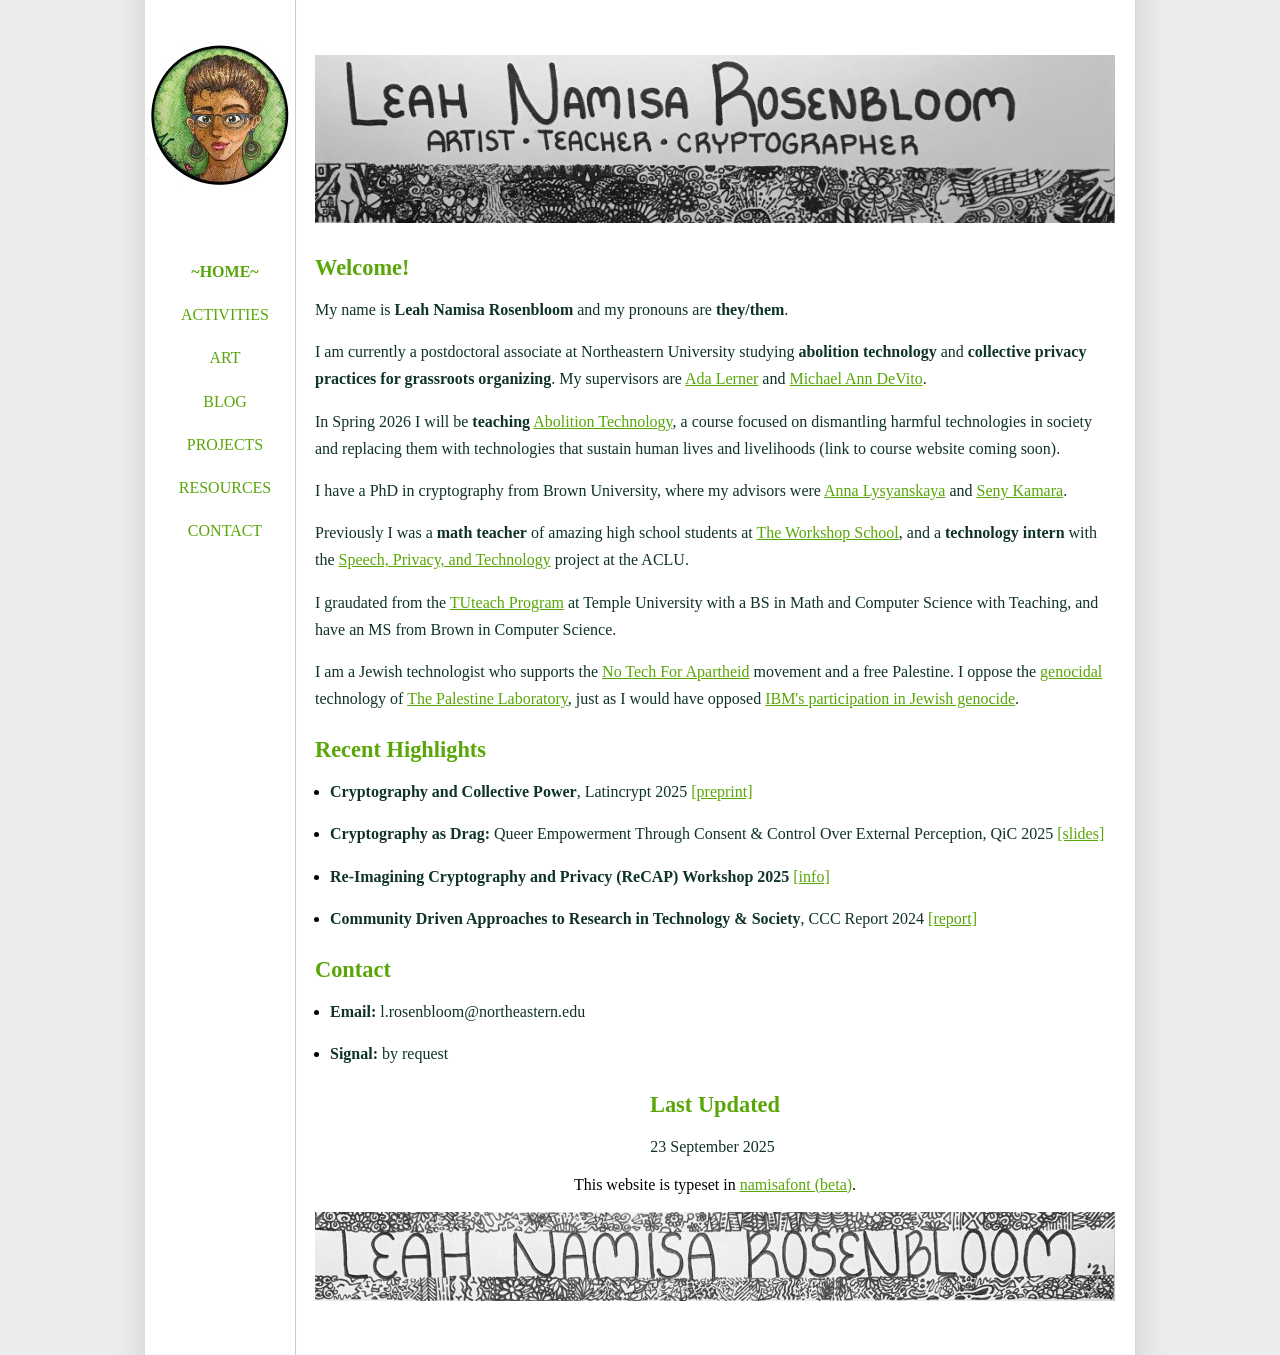
==== index.html @ 96653c98 "first" ====
<!DOCTYPE html PUBLIC "-//W3C//DTD XHTML 1.0 Strict//EN" "http://www.w3.org/TR/xhtml1/DTD/xhtml1-strict.dtd">
<html xmlns="http://www.w3.org/1999/xhtml" xml:lang="en" lang="en">
<head>
<title>Home</title>
<meta http-equiv="Content-Type" content="text/html; charset=utf-8" />
<link rel="stylesheet" type="text/css" href="styles/style.css" media="screen" title="style (screen)" />
</head>
<body>
<div id="wrap"> <img class="topleft" src="images/namisalogo.jpeg" alt=""/>
  <div class="head"><img class="center" src="images/headerpicresize.jpeg" alt=""/></div>
   <div id="nav">
    <div class="menu">
      <ul class="null">
        <li><a href="index.html"><b>~HOME~</b></a></li>
        <li><a href="activities.html">ACTIVITIES</a></li>
        <li><a href="art.html">ART</a></li>
        <li><a href="blog.html">BLOG</a></li>
        <li><a href="projects.html">PROJECTS</a></li>
        <li><a href="resources.html">RESOURCES</a></li>
        <li><a href="contact.html">CONTACT</a><li>
      </ul>
    </div>
  </div>
  <div id="main">
    <h1>Welcome!</h1>
    <p class="main"> My name is <b>Leah Namisa Rosenbloom</b> and my pronouns are <b>they/them</b>.</p>

    <p class="main"> I am currently a postdoctoral associate at 
Northeastern 
University studying <b>abolition technology</b> and <b>collective privacy practices 
for grassroots organizing</b>. My supervisors are <a href="">Ada Lerner</a> and <a 
href="">Michael Ann DeVito</a>.</p> 

<p class="main"> In Spring 2026 I will be <b>teaching</b> <a 
href="">Abolition Technology</a>, a course focused on dismantling harmful 
technologies in society and replacing them with technologies that sustain human 
lives and livelihoods (link to course website coming soon).</p>

<p class="main"> 
I have a PhD in cryptography from Brown University, where my advisors were 
<a href="http://cs.brown.edu/people/alysyans/">Anna Lysyanskaya</a> 
and <a href="http://cs.brown.edu/~seny/">Seny Kamara</a>.</p>


    <p class="main"> Previously I was a <b>math teacher</b> of amazing high school students at <a href="https://www.workshopschool.org/">The Workshop School</a>, 
	and a <b>technology intern</b> with the <a href="https://www.aclu.org/other/about-aclus-project-speech-privacy-and-technology">
	Speech, Privacy, and Technology</a> project at the ACLU.</p> 
    <p class="main"> I graudated from the <a href="https://cst.temple.edu/academics/accelerated-programs/tuteach">TUteach Program</a>
	 at Temple University with a BS in Math and Computer Science with Teaching, and have an MS from Brown in Computer Science.</p>

<p class="main"> I am a Jewish technologist who supports the <a href="https://en.wikipedia.org/wiki/No_Tech_for_Apartheid">No Tech For 
Apartheid</a> movement and a free Palestine. I oppose the <a 
href="https://www.nytimes.com/2025/07/15/opinion/israel-gaza-holocaust-genocide-palestinians.html">genocidal</a> 
technology of <a 
href="https://antonyloewenstein.com/books/the-palestine-laboratory-how-israel-exports-the-technology-of-occupation-around-the-world/">The 
Palestine Laboratory</a>, just as I would have opposed <a 
href="https://ibmandtheholocaust.com/">IBM's participation in Jewish 
genocide</a>.</p>


    <h1>Recent Highlights</h1>
      <div>
        <ul>
	   <li> <p class="main"><b>Cryptography and Collective Power</b>, Latincrypt 2025 
		<a href="https://eprint.iacr.org/2024/1602.pdf">[preprint]</a></p>
	   <li> <p class="main"><b>Cryptography as Drag:</b> Queer Empowerment Through Consent & Control Over External Perception, QiC 2025 
	        <a href="files/Crypto_as_Drag_consendsed_slides.pdf">[slides]</a></p>
	   <li> <p class="main"><b>Re-Imagining Cryptography and Privacy (ReCAP) Workshop 2025</b> 
		<a href="https://recapworkshop.online/">[info]</a></p>
	   <li> <p class="main"><b>Community Driven Approaches to Research in Technology & Society</b>, CCC Report 2024 
		<a href="https://cra.org/ccc/wp-content/uploads/sites/2/2024/03/CDARTS-Workshop-Report_Final.pdf">[report]</a></p>
        </ul>
      </div>

    <h1>Contact</h1>
      <div>
        <ul>
           <li> <p class="main"><b>Email:</b> 
l.rosenbloom@northeastern.edu</p>
	   <li> <p class="main"><b>Signal:</b> by request</p>
           <!--<li> <p class="main"><b>Keybase:</b> <a href="keybase.txt">namisa</a></p>
           <li> <p class="main" style="margin-bottom:40px;"><b>PGP:</b> <a href="pubkey".txt>pubkey</a></p>-->
        </ul>
      </div>

    <center><h1>Last Updated</h1>
<p class="main">23 September 2025</p></center>


  <div><p class="main"><center>This website is typeset in <a href="styles/namisa.ttf">namisafont (beta)</a>.</center></p>

  <br>

  <img class="center" src="images/footerpic800w.jpeg" alt=""/>

</body>
</html>
---- styles/style.css ----
@font-face {
    font-family: 'namisa';
    src: url('https://namisa.art/styles/namisa-webfont.woff2') format('woff2'),
         url('https://namisa.art/styles/namisa-webfont.woff') format('woff');
    font-weight: normal;
    font-style: normal;
}

* {
	margin: 0;
	padding: 0;
	}

html, body {
	height: 100%;
	}
	
body {
	background: #ECECEC url("../images/bigbg.jpg") repeat-y center top;
	font: 400 1.0em 'namisa';
	color: #000;
	}
	
#wrap {
	width: 990px;
	margin: 0 auto;
	padding-top: 40px;
	background: #FFF url("../images/1024bg.jpg") repeat-y left top;
	}
	
a {
	text-decoration: underline;
	color: #59A608;
	}

a:hover {
	text-decoration: none;
	color: #E63794;
	}
	
img.topleft {
	float: left;
	}

ul {
	color: #000;
        font-size: 1.0em;
        font-family: 'namisa';
        line-height: 1.7em;
	padding-left: 15px;
        margin: 0;
	}

.head { 
	font: 400 1.7em 'namisa';
	color: #666;
	margin-left: 170px;
	padding-top: 15px;
	}

	
.head span {
	margin-left: 10px;
	color: #AAA;
	}

#nav {
	width: 170px; 
	clear: both; 
	}

.menu {
	width: 160px;
	background: transparent url("../images/splash2.jpg") no-repeat center right;
	margin: 10px 0px 0px 0;
	float: left;
	clear: both; 
	}
	
.menu ul {
	list-style: none;
	margin: 10px 0 10px 0;
	padding: 0;
	}
	
.menu  li {
	padding: 8px 0 8px 0px;
	text-align: center;
	}

.menu  li a {
	padding: 0 0 0 0px;
	color: #59A608;
	text-decoration: none;
	font: 400 1em 'namisa';
	}

.menu  li a:hover {
	color: #E63794;
	}
	
#main {
	width: 800px;
	margin: 12px 20px 0 170px;
	padding-bottom: 50px;
	}
	
.sidebar {
		width: 150px;
		float: right;
		clear: none;
		margin-left: 10px;
		font-size: 0.7em;
		}

.sidebar ul {
	list-style-type: none;
	}
	
.sidebar li {
	margin-bottom: 5px;
	background: #E5E5E5 url("../images/sidebar_corner.gif") no-repeat top right;
	border-bottom: 1px solid #DDD; border-left: 1px solid #DDD;
	padding: 8px;
	}

.sidebar li a {
	text-decoration: none;
	display: block;
	}

.sidebar li:hover {
	background-image: none;
	background-color: #DDD;
	border-bottom: 1px solid #aaa; border-left: 1px solid #aaa;
	color: #333;
	}

.subnav {
	width: 100%;
	background: #FFF url("../images/underline.gif") repeat-x bottom left;
	text-align: left;
	margin-bottom: 18px;
	}
	
.subnav span.title {
	display: block;
	clear: none;
	text-decoration: none;
	color: #666;
	padding-bottom: 12px;
	}

.subnav ul {
	list-style: none;
	float: right;
	}

.subnav ul li {
	float: left;
	}

.subnav ul li a {
	margin: 0 0 0 20px;
	font-size: 0.8em;
	padding: 0px 0 12px 0;
	line-height: 1.5em;
	color: #AAA;
	text-decoration: none;
	display: block;
	}
	
.subnav ul li a:hover {
	color: #000;
	background:  url("../images/underline_arrow.gif") no-repeat bottom center;
	}

.clear50 {
	clear: left;
	padding: 25px 0;
	font-size: 0;
	}

.clearer {
	clear: left; 
	line-height: 0; 
	height: 0;
	font-size: 0;
	}

h1 {
	font-family: 'namisa';
	font-size: 1.4em;
	color: #59A608;
	font-weight: 600;
	margin: 25px 0 15px 0;
	}

h15 {
	font-size: 1.2em;
	color: #59A608;
	font-weight: 500;
	margin: 15px 0 15px 0;
	}

h2 {
	font-size: 1.2em;
	color: #59A608;
	font-weight: 600;
	margin: 25px 0 10px 0;
	}

h2 span {
	margin-left: 10px;
	color: #AAA;
	}

h3 {
	color: #0F3325;
	font-size: 1.0em;
	margin: 15px 5px 20px 0;
	}
	
	
h4 {
	color: #000;
	margin-bottom: 5px;
	font-size: 1.0em;
	}

p.main {
	color: #0F3325;
	font-size: 1.0em;
	font-family: 'namisa';
	line-height: 1.7em;
	margin: 10px 5px 15px 0;
	}

p.caption {
	color: #0F3325;
	font-size: 1.0em;
	font-family: 'namisa';
	line-height: 1.7em;
	margin: 0px 5px 20px 0;
	}

span.bold {
	color: #000;
	font-weight: 600;
	}

.entry {
	padding: 10px 0 2px 0px;
	border-top: 1px solid #CCC;
	line-height: 1.4em;
	margin: 0 170px 25px 0;
	}

.entry .title {
	font-size: 1.0em;
	color: #666;
	font-weight: 400;
	margin-bottom: 10px;
	}
	
.entry h2 span {
	float: right;
	font-size: 0.7em;
	color: #AAA;
	}

.entry p {
	font-size: 0.8em;
	}

.comment, comment a {
	margin-top: 5px;
	font-size: 0.7em;
	padding: 5px 0;
	}
	
ol {
	color: #444;
	font: 600 0.8em 'namisa';
	margin: 5px 0;
	}
 
ol span {
	font: 400 1.0em 'namisa';
	color: #666;
	font-style: normal;
	}

ol li {
	margin-left: 30px;
	padding: 4px 0
	}

ul.content {
	font-size: 0.8em;
	list-style-type: none;
	margin-left: 10px;
	}
	
.content li {
	padding: 4px 0 4px 20px;
	background:  url("../images/bullet.gif") no-repeat left center;
	}

table {
  width: 100%;
  margin-bottom: 20px;  
  
  font-size: 1em;
  border-collapse: collapse;
}

table caption {
  margin-top: 15px;
  margin-bottom: 5px;
  padding: 0 0 0 3px;
  font: 400 1.2em 'namisa';
  text-align: left;  
}

table th,
table td {
  text-align: left;
  vertical-align: top;
  padding: 4px 7px !important;
  padding: 6px 10px;
}

thead {
  border: 1px solid #CCC;
  }

thead th {
	font-size: 1.0em;
  color: #555;
  background: #EEE;
}


tbody tr {
	font-size: 0.8em;
  border-bottom: 1px solid #EEE; border-right: 1px solid #EEE; border-left: 1px solid #EEE;
}


form label{
	display:block;
	}

form p {
	font-size: 0.8em;
	margin-bottom: 10px;
	}

form input.text, form textarea{
	width:95%;
	border:1px #CCC solid;
	color:#666;
	padding: 4px 5px;
	font:12px 'garamond','palatino linotype','book antiqua','georgia',serif;
	background-color: #F3F3F3;
	}

form input.text:hover, form textarea:hover{
	border:1px #999 solid;
	}

form input.text:focus, form textarea:focus{
	border:1px #999 solid;
	color:#666;
	}

form input.button{
	margin-right:8px;
	padding:3px 5px;
	font:12px garamond,serif;
	}

* html form input.text,

* html form textarea{
	border-color:#533a18;
	color:#333;
	}

.footer {
	width: 800px;
	border: 1px solid #CCC;
	font-size: 0.7em;
	clear: both;
	}

	
.footer p {
	padding: 10px;
	}

.footer .footnav {
	border-bottom: 1px solid #CCC;
	padding: 10px;
	}

.footnav a {
	text-decoration: none;
	padding-right: 15px;
	}

.footnav a.first {
	font-size: 1.5em;
	font-weight: 800;
	}

.linksleft {
	float: left;
	margin-right: 10px;
	width: 170px;
	padding: 0 10px 0px 0px;
	list-style-type: none;
	}

.linksleft ul {
	list-style-type: none;
	}

.linksleft li {
	display: inline;
	margin: 0px;
	padding: 0px;
	list-style-type: none;
	}

.linksleft li a {
	padding: 4px;
	display: block;
	margin:  0;
	text-decoration:none;
	}
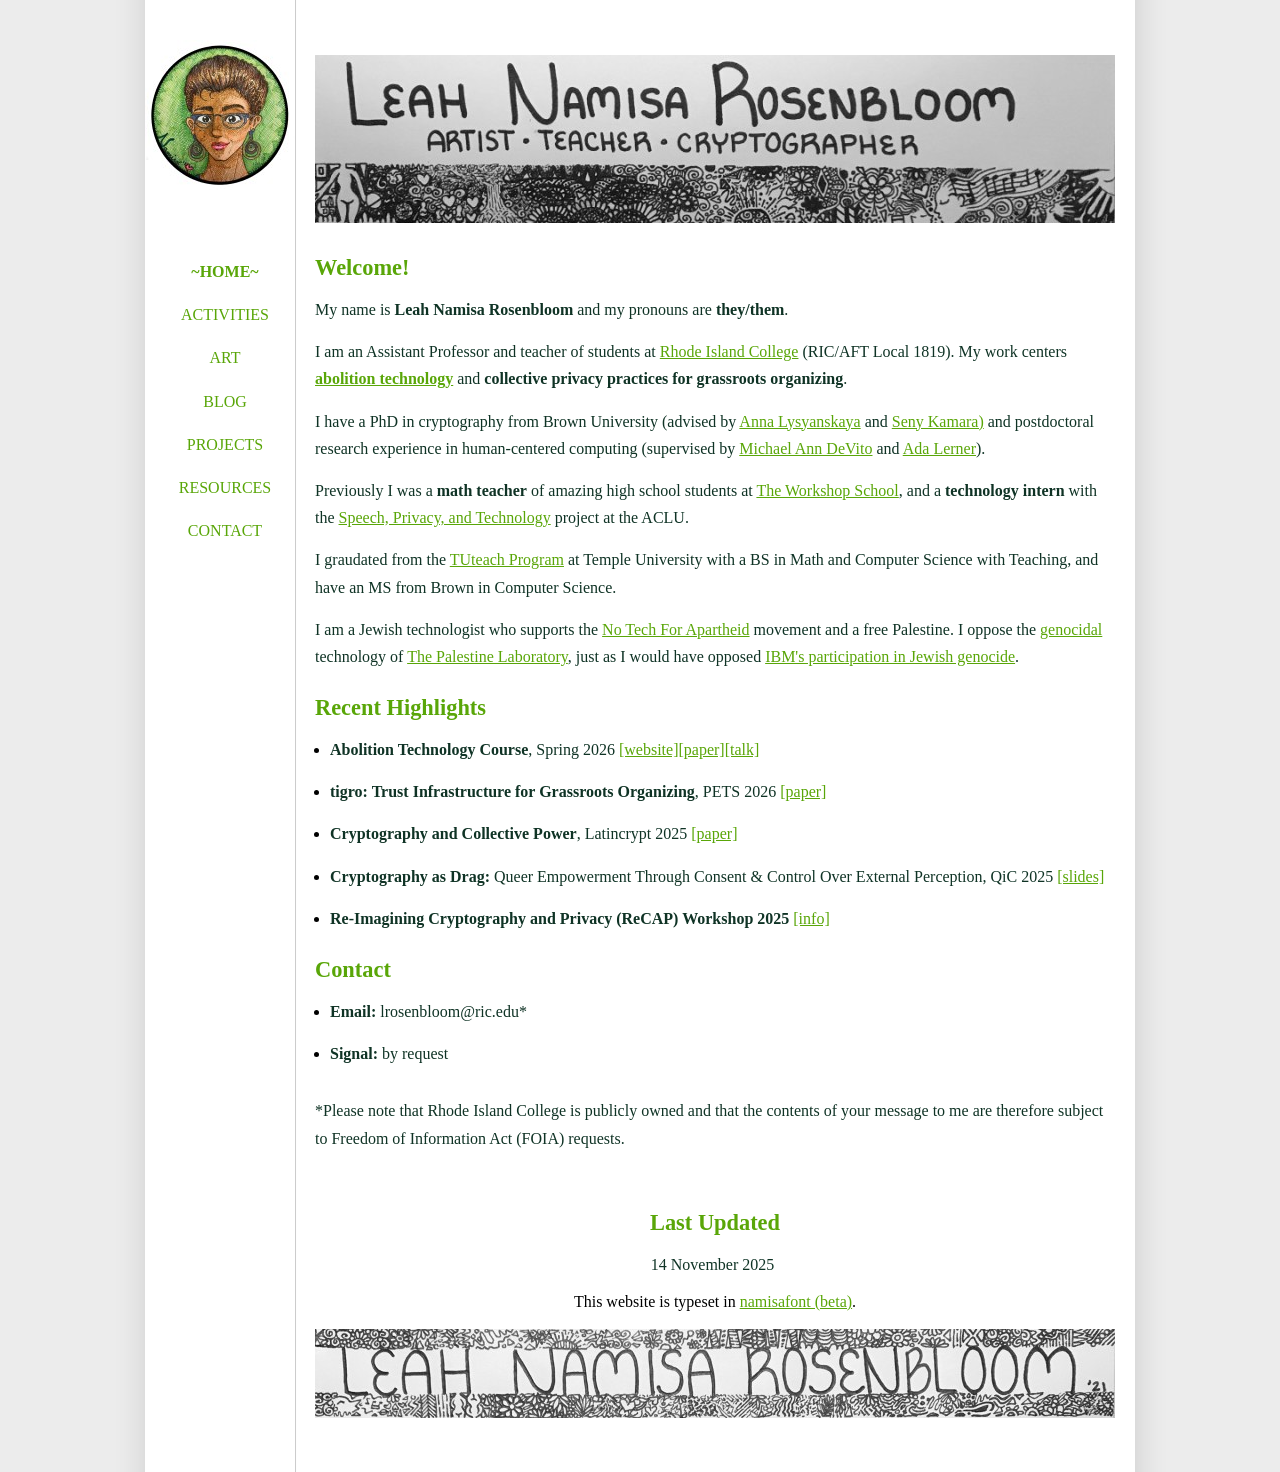
==== commit f575910e: "Update index.html" ====
--- a/index.html
+++ b/index.html
@@ -25,22 +25,15 @@
     <h1>Welcome!</h1>
     <p class="main"> My name is <b>Leah Namisa Rosenbloom</b> and my pronouns are <b>they/them</b>.</p>
 
-    <p class="main"> I am currently a postdoctoral associate at 
-Northeastern 
-University studying <b>abolition technology</b> and <b>collective privacy practices 
-for grassroots organizing</b>. My supervisors are <a href="">Ada Lerner</a> and <a 
-href="">Michael Ann DeVito</a>.</p> 
+    <p class="main"> I am an Assistant Professor and teacher of students at <a href="https://www.ric.edu/">Rhode Island College</a> (RIC/AFT Local 1819). 
+    My work centers   
+    <b><a href="abolitiontechnology.org">abolition technology</a></b> and 
+    <b>collective privacy practices for grassroots organizing</b>. 
 
-<p class="main"> In Spring 2026 I will be <b>teaching</b> <a 
-href="">Abolition Technology</a>, a course focused on dismantling harmful 
-technologies in society and replacing them with technologies that sustain human 
-lives and livelihoods (link to course website coming soon).</p>
-
-<p class="main"> 
-I have a PhD in cryptography from Brown University, where my advisors were 
-<a href="http://cs.brown.edu/people/alysyans/">Anna Lysyanskaya</a> 
-and <a href="http://cs.brown.edu/~seny/">Seny Kamara</a>.</p>
-
+    <p class="main">   
+    I have a PhD in cryptography from Brown University (advised by <a href="http://cs.brown.edu/people/alysyans/">Anna Lysyanskaya</a> 
+    and <a href="http://cs.brown.edu/~seny/">Seny Kamara)</a>
+    and postdoctoral research experience in human-centered computing (supervised by <a href="">Michael Ann DeVito</a> and <a href="">Ada Lerner</a>).</p> 
 
     <p class="main"> Previously I was a <b>math teacher</b> of amazing high school students at <a href="https://www.workshopschool.org/">The Workshop School</a>, 
 	and a <b>technology intern</b> with the <a href="https://www.aclu.org/other/about-aclus-project-speech-privacy-and-technology">
@@ -57,34 +50,34 @@
 href="https://ibmandtheholocaust.com/">IBM's participation in Jewish 
 genocide</a>.</p>
 
-
     <h1>Recent Highlights</h1>
       <div>
         <ul>
+	   <li> <p class="main"><b>Abolition Technology Course</b>, Spring 2026 
+		<a href="abolitiontechnology.org">[website]</a><a href="https://dl.acm.org/doi/10.1145/3795867.3830963">[paper]</a><a href="https://www.youtube.com/watch?v=8RYS9cq2Io0">[talk]</a>
+	   <li> <p class="main"><b>tigro: Trust Infrastructure for Grassroots Organizing</b>, PETS 2026 
+		<a href="https://petsymposium.org/popets/2026/popets-2026-0052.pdf">[paper]</a></p>
 	   <li> <p class="main"><b>Cryptography and Collective Power</b>, Latincrypt 2025 
-		<a href="https://eprint.iacr.org/2024/1602.pdf">[preprint]</a></p>
+		<a href="https://eprint.iacr.org/2024/1602.pdf">[paper]</a></p>
 	   <li> <p class="main"><b>Cryptography as Drag:</b> Queer Empowerment Through Consent & Control Over External Perception, QiC 2025 
 	        <a href="files/Crypto_as_Drag_consendsed_slides.pdf">[slides]</a></p>
 	   <li> <p class="main"><b>Re-Imagining Cryptography and Privacy (ReCAP) Workshop 2025</b> 
 		<a href="https://recapworkshop.online/">[info]</a></p>
-	   <li> <p class="main"><b>Community Driven Approaches to Research in Technology & Society</b>, CCC Report 2024 
-		<a href="https://cra.org/ccc/wp-content/uploads/sites/2/2024/03/CDARTS-Workshop-Report_Final.pdf">[report]</a></p>
         </ul>
       </div>
 
     <h1>Contact</h1>
       <div>
         <ul>
-           <li> <p class="main"><b>Email:</b> 
-l.rosenbloom@northeastern.edu</p>
-	   <li> <p class="main"><b>Signal:</b> by request</p>
-           <!--<li> <p class="main"><b>Keybase:</b> <a href="keybase.txt">namisa</a></p>
-           <li> <p class="main" style="margin-bottom:40px;"><b>PGP:</b> <a href="pubkey".txt>pubkey</a></p>-->
+           <li> <p class="main"><b>Email:</b> lrosenbloom@ric.edu*</p>
+	   <li> <p class="main" style="margin-bottom:30px;"><b>Signal:</b> by request</p>
         </ul>
+      <p class="main">*Please note that Rhode Island College is publicly owned and that the contents of your message to me are therefore subject to Freedom of Information Act (FOIA) requests.
       </div>
 
+    <br>
     <center><h1>Last Updated</h1>
-<p class="main">23 September 2025</p></center>
+<p class="main">14 November 2025</p></center>
 
 
   <div><p class="main"><center>This website is typeset in <a href="styles/namisa.ttf">namisafont (beta)</a>.</center></p>
